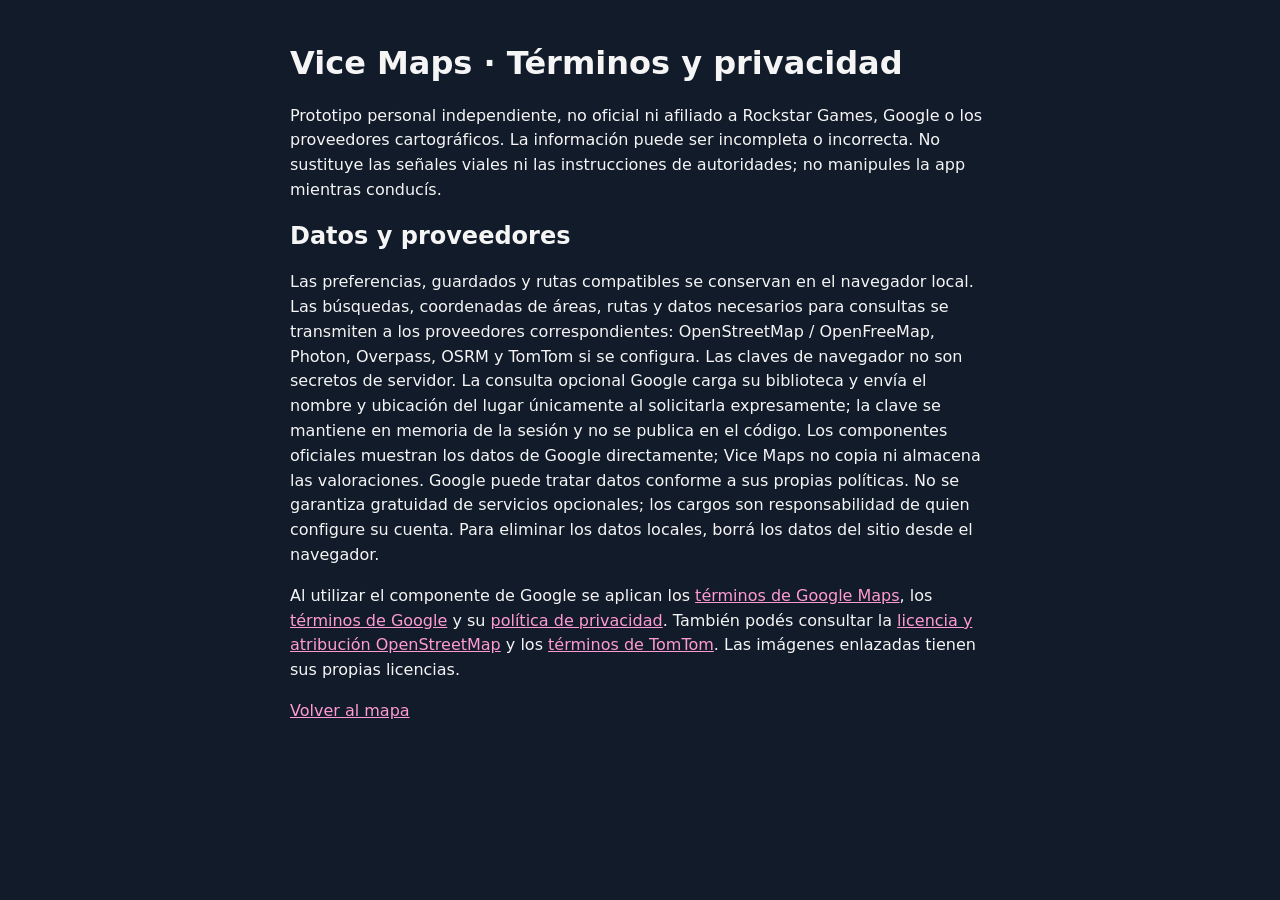
==== privacidad.html @ c1415160 "Carga_V07" ====
<!doctype html><html lang="es"><head><meta charset="utf-8"><meta name="viewport" content="width=device-width,initial-scale=1"><title>Vice Maps — Términos y privacidad</title><style>body{background:#111b29;color:#f5f5f5;font:16px/1.55 system-ui;max-width:700px;padding:24px;margin:auto}a{color:#ff9bd0}h1,h2{line-height:1.15}</style></head><body><h1>Vice Maps · Términos y privacidad</h1><p>Prototipo personal independiente, no oficial ni afiliado a Rockstar Games, Google o los proveedores cartográficos. La información puede ser incompleta o incorrecta. No sustituye las señales viales ni las instrucciones de autoridades; no manipules la app mientras conducís.</p><h2>Datos y proveedores</h2><p>Las preferencias, guardados y rutas compatibles se conservan en el navegador local. Las búsquedas, coordenadas de áreas, rutas y datos necesarios para consultas se transmiten a los proveedores correspondientes: OpenStreetMap / OpenFreeMap, Photon, Overpass, OSRM y TomTom si se configura. Las claves de navegador no son secretos de servidor. La consulta opcional Google carga su biblioteca y envía el nombre y ubicación del lugar únicamente al solicitarla expresamente; la clave se mantiene en memoria de la sesión y no se publica en el código. Los componentes oficiales muestran los datos de Google directamente; Vice Maps no copia ni almacena las valoraciones. Google puede tratar datos conforme a sus propias políticas. No se garantiza gratuidad de servicios opcionales; los cargos son responsabilidad de quien configure su cuenta. Para eliminar los datos locales, borrá los datos del sitio desde el navegador.</p><p>Al utilizar el componente de Google se aplican los <a href="https://www.google.com/intl/es/help/terms_maps/">términos de Google Maps</a>, los <a href="https://policies.google.com/terms?hl=es">términos de Google</a> y su <a href="https://policies.google.com/privacy?hl=es">política de privacidad</a>. También podés consultar la <a href="https://www.openstreetmap.org/copyright">licencia y atribución OpenStreetMap</a> y los <a href="https://www.tomtom.com/en_gb/thirdpartyproductterms/">términos de TomTom</a>. Las imágenes enlazadas tienen sus propias licencias.</p><p><a href="./">Volver al mapa</a></p></body></html>
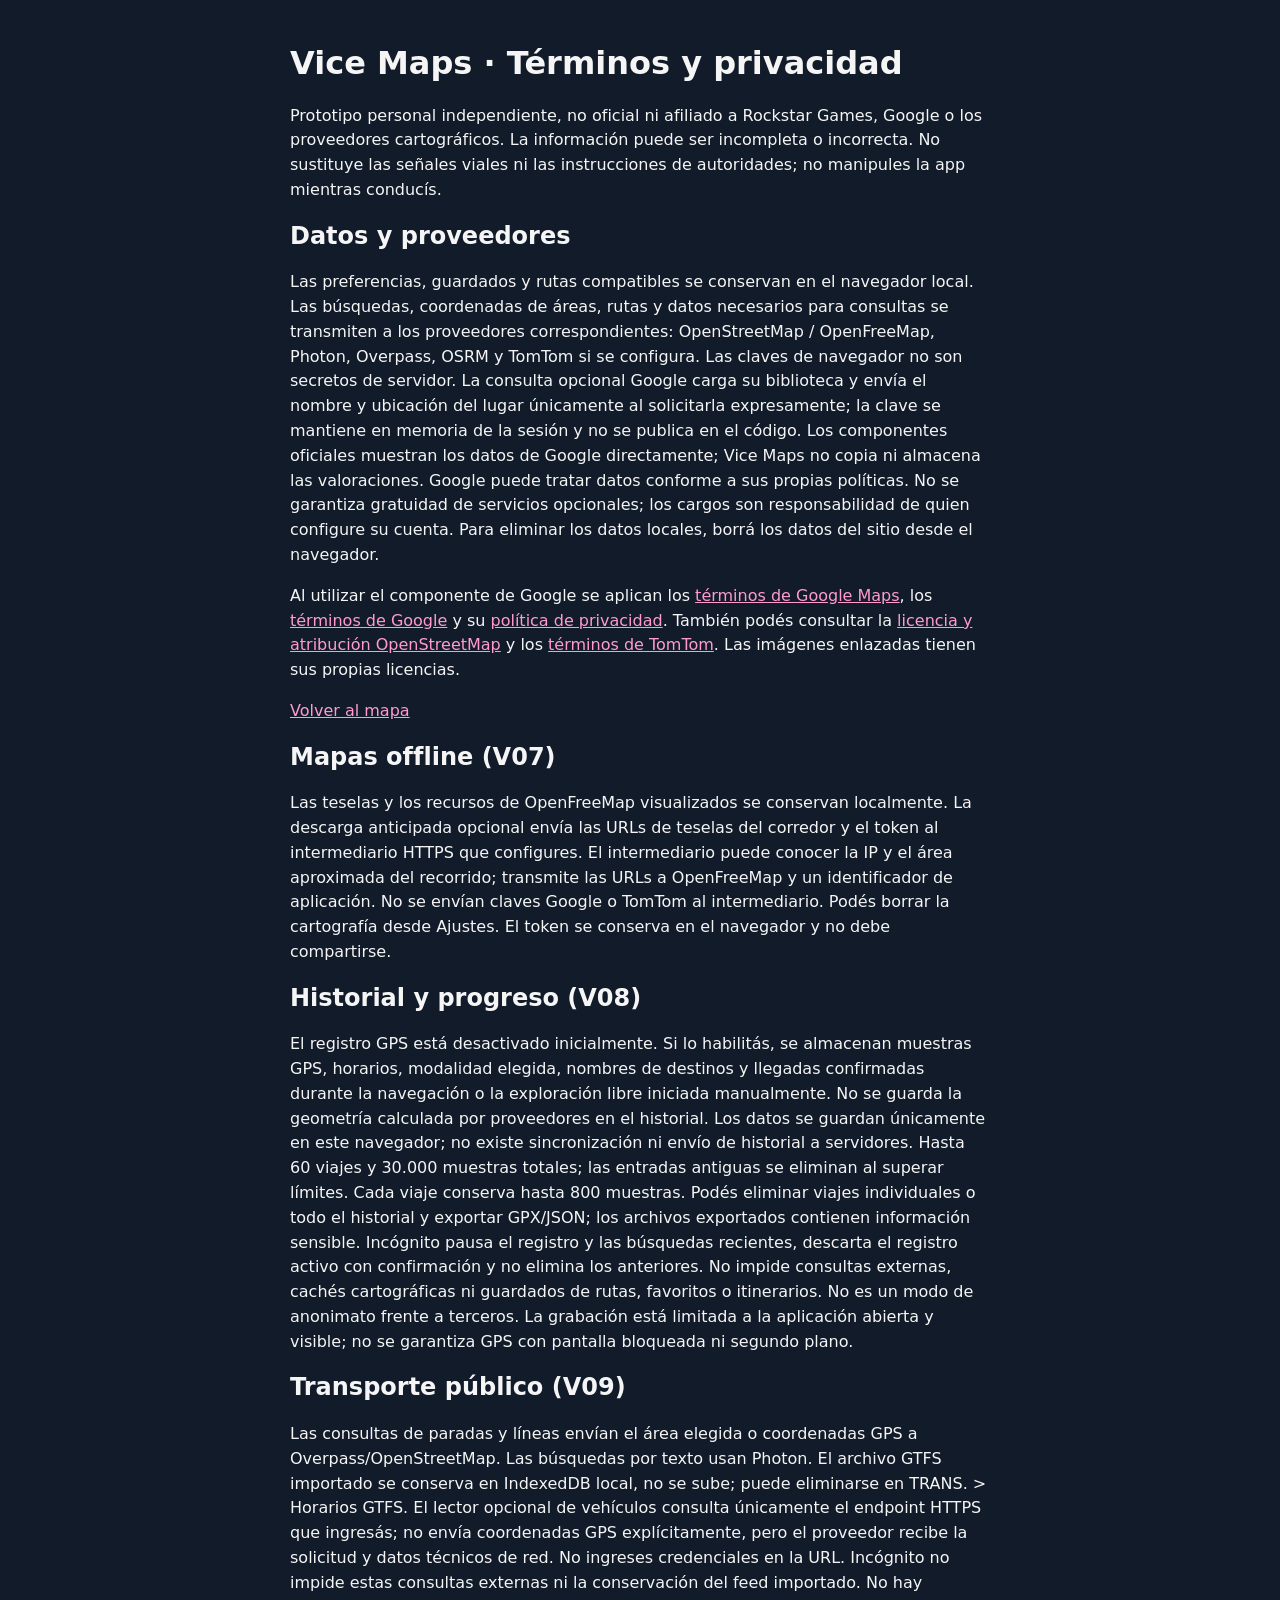
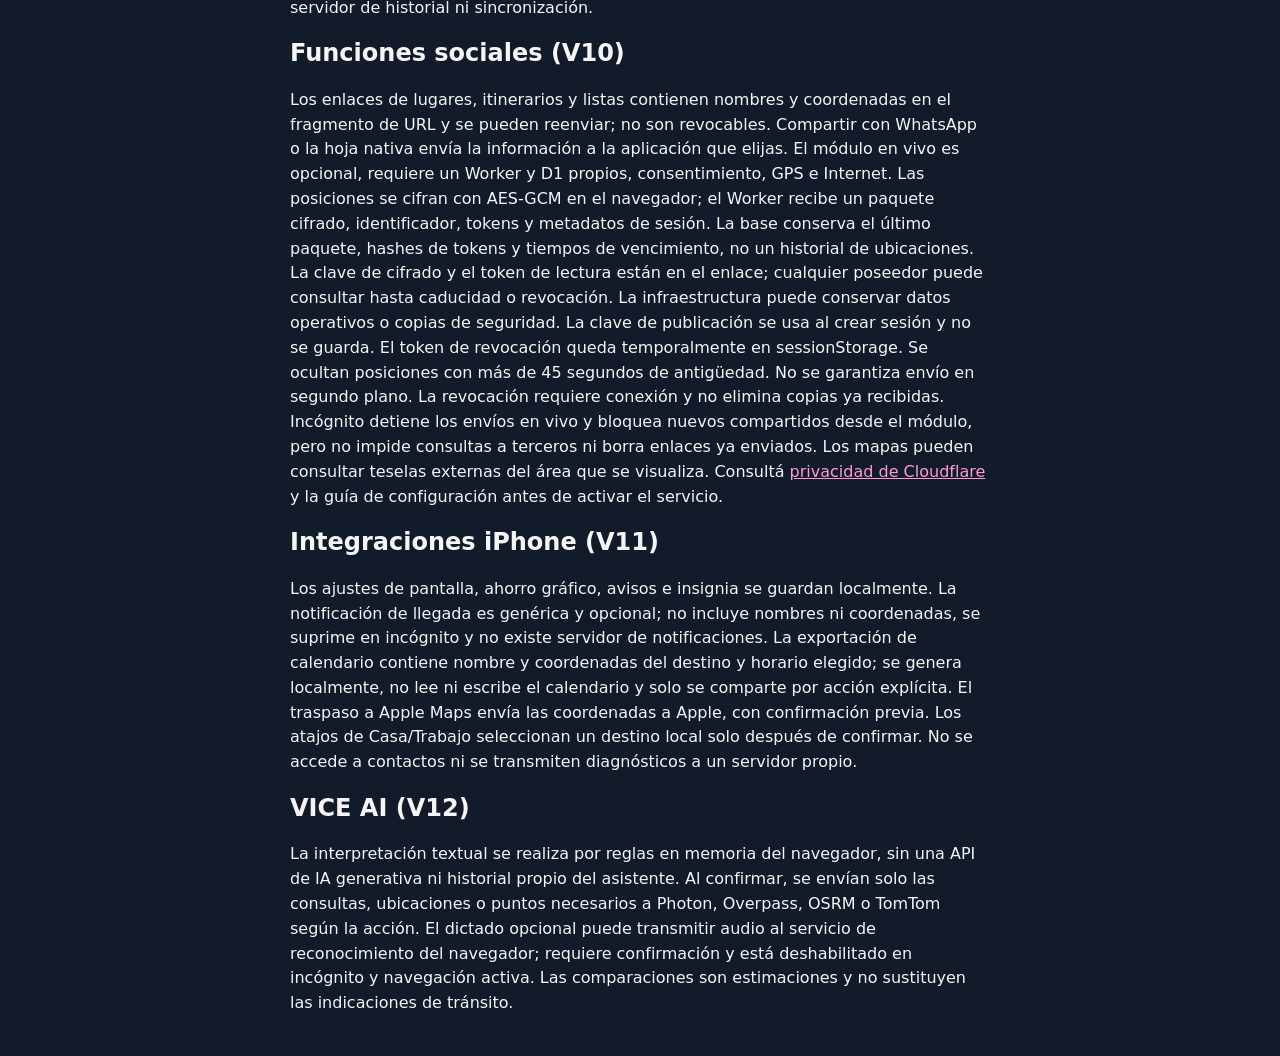
==== commit 88dd487c: "Carga_07_12" ====
--- a/privacidad.html
+++ b/privacidad.html
@@ -1 +1 @@
-<!doctype html><html lang="es"><head><meta charset="utf-8"><meta name="viewport" content="width=device-width,initial-scale=1"><title>Vice Maps — Términos y privacidad</title><style>body{background:#111b29;color:#f5f5f5;font:16px/1.55 system-ui;max-width:700px;padding:24px;margin:auto}a{color:#ff9bd0}h1,h2{line-height:1.15}</style></head><body><h1>Vice Maps · Términos y privacidad</h1><p>Prototipo personal independiente, no oficial ni afiliado a Rockstar Games, Google o los proveedores cartográficos. La información puede ser incompleta o incorrecta. No sustituye las señales viales ni las instrucciones de autoridades; no manipules la app mientras conducís.</p><h2>Datos y proveedores</h2><p>Las preferencias, guardados y rutas compatibles se conservan en el navegador local. Las búsquedas, coordenadas de áreas, rutas y datos necesarios para consultas se transmiten a los proveedores correspondientes: OpenStreetMap / OpenFreeMap, Photon, Overpass, OSRM y TomTom si se configura. Las claves de navegador no son secretos de servidor. La consulta opcional Google carga su biblioteca y envía el nombre y ubicación del lugar únicamente al solicitarla expresamente; la clave se mantiene en memoria de la sesión y no se publica en el código. Los componentes oficiales muestran los datos de Google directamente; Vice Maps no copia ni almacena las valoraciones. Google puede tratar datos conforme a sus propias políticas. No se garantiza gratuidad de servicios opcionales; los cargos son responsabilidad de quien configure su cuenta. Para eliminar los datos locales, borrá los datos del sitio desde el navegador.</p><p>Al utilizar el componente de Google se aplican los <a href="https://www.google.com/intl/es/help/terms_maps/">términos de Google Maps</a>, los <a href="https://policies.google.com/terms?hl=es">términos de Google</a> y su <a href="https://policies.google.com/privacy?hl=es">política de privacidad</a>. También podés consultar la <a href="https://www.openstreetmap.org/copyright">licencia y atribución OpenStreetMap</a> y los <a href="https://www.tomtom.com/en_gb/thirdpartyproductterms/">términos de TomTom</a>. Las imágenes enlazadas tienen sus propias licencias.</p><p><a href="./">Volver al mapa</a></p></body></html>
+<!doctype html><html lang="es"><head><meta charset="utf-8"><meta name="viewport" content="width=device-width,initial-scale=1"><title>Vice Maps — Términos y privacidad</title><style>body{background:#111b29;color:#f5f5f5;font:16px/1.55 system-ui;max-width:700px;padding:24px;margin:auto}a{color:#ff9bd0}h1,h2{line-height:1.15}</style></head><body><h1>Vice Maps · Términos y privacidad</h1><p>Prototipo personal independiente, no oficial ni afiliado a Rockstar Games, Google o los proveedores cartográficos. La información puede ser incompleta o incorrecta. No sustituye las señales viales ni las instrucciones de autoridades; no manipules la app mientras conducís.</p><h2>Datos y proveedores</h2><p>Las preferencias, guardados y rutas compatibles se conservan en el navegador local. Las búsquedas, coordenadas de áreas, rutas y datos necesarios para consultas se transmiten a los proveedores correspondientes: OpenStreetMap / OpenFreeMap, Photon, Overpass, OSRM y TomTom si se configura. Las claves de navegador no son secretos de servidor. La consulta opcional Google carga su biblioteca y envía el nombre y ubicación del lugar únicamente al solicitarla expresamente; la clave se mantiene en memoria de la sesión y no se publica en el código. Los componentes oficiales muestran los datos de Google directamente; Vice Maps no copia ni almacena las valoraciones. Google puede tratar datos conforme a sus propias políticas. No se garantiza gratuidad de servicios opcionales; los cargos son responsabilidad de quien configure su cuenta. Para eliminar los datos locales, borrá los datos del sitio desde el navegador.</p><p>Al utilizar el componente de Google se aplican los <a href="https://www.google.com/intl/es/help/terms_maps/">términos de Google Maps</a>, los <a href="https://policies.google.com/terms?hl=es">términos de Google</a> y su <a href="https://policies.google.com/privacy?hl=es">política de privacidad</a>. También podés consultar la <a href="https://www.openstreetmap.org/copyright">licencia y atribución OpenStreetMap</a> y los <a href="https://www.tomtom.com/en_gb/thirdpartyproductterms/">términos de TomTom</a>. Las imágenes enlazadas tienen sus propias licencias.</p><p><a href="./">Volver al mapa</a></p><section><h2>Mapas offline (V07)</h2><p>Las teselas y los recursos de OpenFreeMap visualizados se conservan localmente. La descarga anticipada opcional envía las URLs de teselas del corredor y el token al intermediario HTTPS que configures. El intermediario puede conocer la IP y el área aproximada del recorrido; transmite las URLs a OpenFreeMap y un identificador de aplicación. No se envían claves Google o TomTom al intermediario. Podés borrar la cartografía desde Ajustes. El token se conserva en el navegador y no debe compartirse.</p></section><section><h2>Historial y progreso (V08)</h2><p>El registro GPS está desactivado inicialmente. Si lo habilitás, se almacenan muestras GPS, horarios, modalidad elegida, nombres de destinos y llegadas confirmadas durante la navegación o la exploración libre iniciada manualmente. No se guarda la geometría calculada por proveedores en el historial. Los datos se guardan únicamente en este navegador; no existe sincronización ni envío de historial a servidores. Hasta 60 viajes y 30.000 muestras totales; las entradas antiguas se eliminan al superar límites. Cada viaje conserva hasta 800 muestras. Podés eliminar viajes individuales o todo el historial y exportar GPX/JSON; los archivos exportados contienen información sensible. Incógnito pausa el registro y las búsquedas recientes, descarta el registro activo con confirmación y no elimina los anteriores. No impide consultas externas, cachés cartográficas ni guardados de rutas, favoritos o itinerarios. No es un modo de anonimato frente a terceros. La grabación está limitada a la aplicación abierta y visible; no se garantiza GPS con pantalla bloqueada ni segundo plano.</p></section><section><h2>Transporte público (V09)</h2><p>Las consultas de paradas y líneas envían el área elegida o coordenadas GPS a Overpass/OpenStreetMap. Las búsquedas por texto usan Photon. El archivo GTFS importado se conserva en IndexedDB local, no se sube; puede eliminarse en TRANS. &gt; Horarios GTFS. El lector opcional de vehículos consulta únicamente el endpoint HTTPS que ingresás; no envía coordenadas GPS explícitamente, pero el proveedor recibe la solicitud y datos técnicos de red. No ingreses credenciales en la URL. Incógnito no impide estas consultas externas ni la conservación del feed importado. No hay servidor de historial ni sincronización.</p></section><section><h2>Funciones sociales (V10)</h2><p>Los enlaces de lugares, itinerarios y listas contienen nombres y coordenadas en el fragmento de URL y se pueden reenviar; no son revocables. Compartir con WhatsApp o la hoja nativa envía la información a la aplicación que elijas. El módulo en vivo es opcional, requiere un Worker y D1 propios, consentimiento, GPS e Internet. Las posiciones se cifran con AES-GCM en el navegador; el Worker recibe un paquete cifrado, identificador, tokens y metadatos de sesión. La base conserva el último paquete, hashes de tokens y tiempos de vencimiento, no un historial de ubicaciones. La clave de cifrado y el token de lectura están en el enlace; cualquier poseedor puede consultar hasta caducidad o revocación. La infraestructura puede conservar datos operativos o copias de seguridad. La clave de publicación se usa al crear sesión y no se guarda. El token de revocación queda temporalmente en sessionStorage. Se ocultan posiciones con más de 45 segundos de antigüedad. No se garantiza envío en segundo plano. La revocación requiere conexión y no elimina copias ya recibidas. Incógnito detiene los envíos en vivo y bloquea nuevos compartidos desde el módulo, pero no impide consultas a terceros ni borra enlaces ya enviados. Los mapas pueden consultar teselas externas del área que se visualiza. Consultá <a href="https://www.cloudflare.com/privacypolicy/">privacidad de Cloudflare</a> y la guía de configuración antes de activar el servicio.</p></section><section><h2>Integraciones iPhone (V11)</h2><p>Los ajustes de pantalla, ahorro gráfico, avisos e insignia se guardan localmente. La notificación de llegada es genérica y opcional; no incluye nombres ni coordenadas, se suprime en incógnito y no existe servidor de notificaciones. La exportación de calendario contiene nombre y coordenadas del destino y horario elegido; se genera localmente, no lee ni escribe el calendario y solo se comparte por acción explícita. El traspaso a Apple Maps envía las coordenadas a Apple, con confirmación previa. Los atajos de Casa/Trabajo seleccionan un destino local solo después de confirmar. No se accede a contactos ni se transmiten diagnósticos a un servidor propio.</p></section><h2>VICE AI (V12)</h2><p>La interpretación textual se realiza por reglas en memoria del navegador, sin una API de IA generativa ni historial propio del asistente. Al confirmar, se envían solo las consultas, ubicaciones o puntos necesarios a Photon, Overpass, OSRM o TomTom según la acción. El dictado opcional puede transmitir audio al servicio de reconocimiento del navegador; requiere confirmación y está deshabilitado en incógnito y navegación activa. Las comparaciones son estimaciones y no sustituyen las indicaciones de tránsito.</p></body></html>
